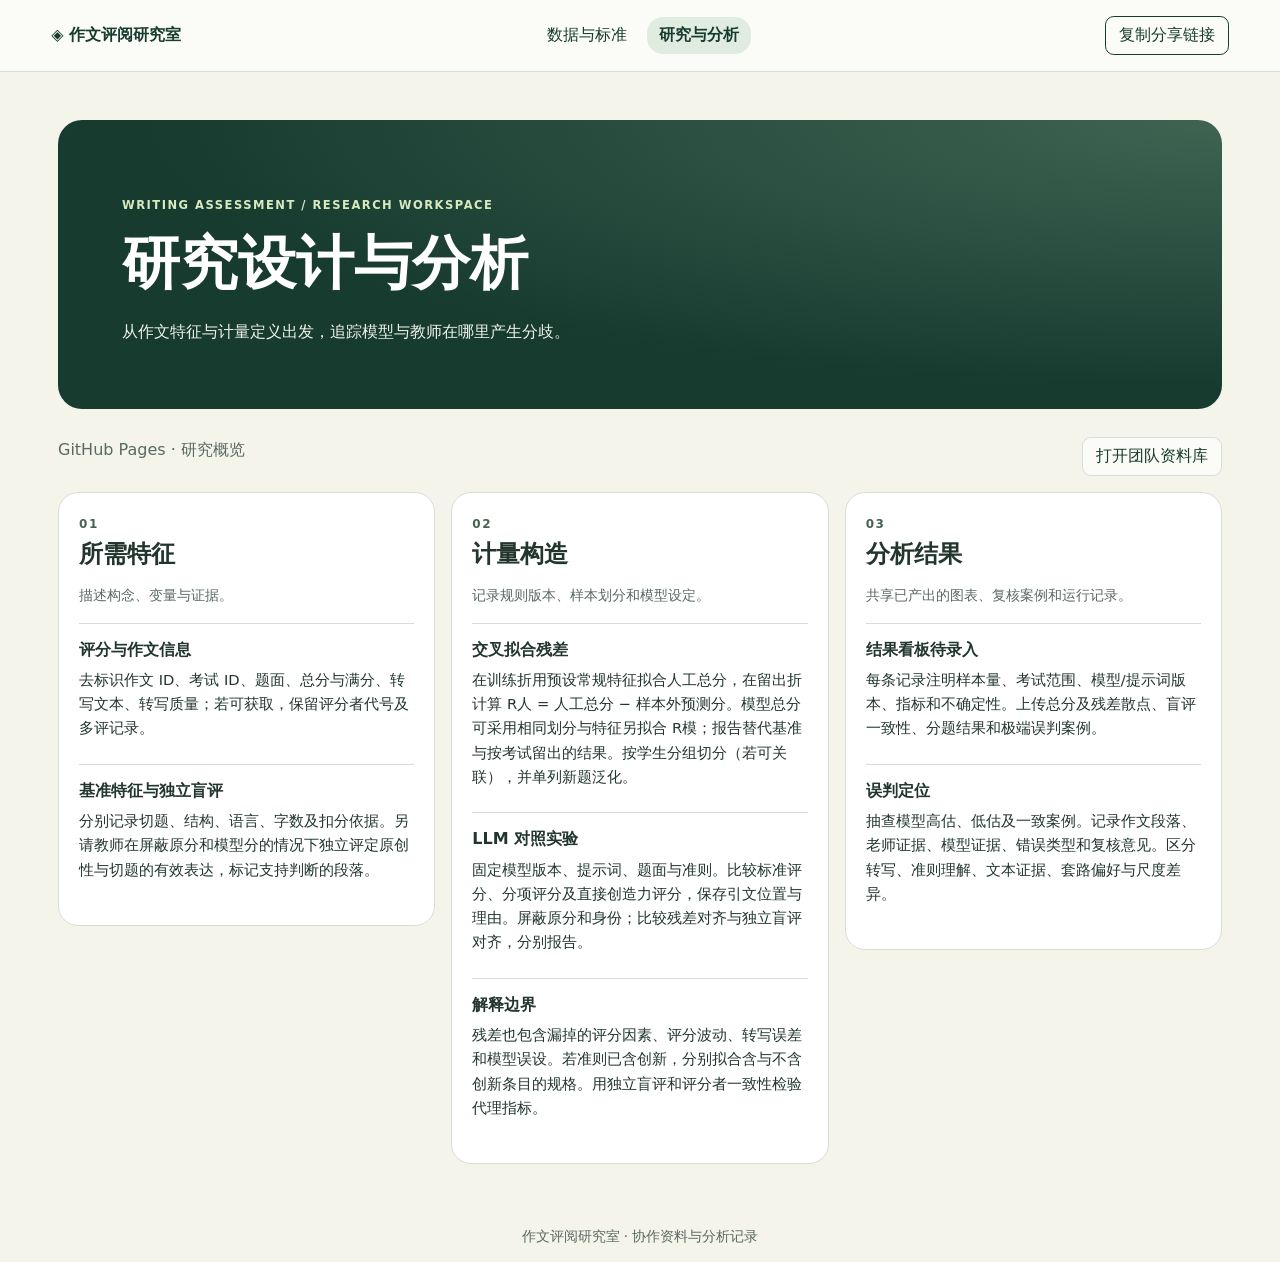
==== docs/analysis.html @ 1c7b163d "Build essay assessment research workspace" ====
<!doctype html>
<html lang="zh-CN">
<head>
<meta charset="utf-8">
<meta name="viewport" content="width=device-width,initial-scale=1">
<meta name="referrer" content="no-referrer">
<title>研究设计与分析 · 作文评阅研究室</title>
<link rel="stylesheet" href="./style.css">
<script type="module" src="./app.js"></script>
</head>
<body data-page="analysis">
<header><a class="brand" href="./">◈ 作文评阅研究室</a>
<nav aria-label="页面导航"><a href="./">数据与标准</a><a href="./analysis.html">研究与分析</a></nav>
<button id="share" class="outline">复制分享链接</button></header>
<main>
<div class="hero"><p class="eyebrow">WRITING ASSESSMENT / RESEARCH WORKSPACE</p>
<h1>研究设计与分析</h1><p id="intro"></p></div>
<div class="toolbar">
<span id="status" role="status">GitHub Pages · 研究概览</span>
<div class="actions" id="github-actions"></div>
</div>
<div id="sections"></div>
</main>
<footer>作文评阅研究室 · 协作资料与分析记录</footer>
</body></html>
---- docs/style.css ----
:root{font-family:"Microsoft YaHei",system-ui,sans-serif;color:#22362e;background:#f4f4eb;--ink:#183b30;--muted:#586a60;--line:#d6dfd5}
*{box-sizing:border-box}body{margin:0}header{display:flex;gap:1rem;align-items:center;justify-content:space-between;padding:1rem max(4vw,1rem);background:#fbfcf7;border-bottom:1px solid var(--line);flex-wrap:wrap}
a{color:var(--ink)}.brand{text-decoration:none;font-weight:800}nav{display:flex;gap:.5rem;flex-wrap:wrap}nav a{padding:.5rem .75rem;text-decoration:none;border-radius:1rem}nav [aria-current]{background:#e1ece0;font-weight:700}
main{max-width:1260px;margin:auto;padding:clamp(1rem,4vw,3rem)}.hero{background:var(--ink);color:#fff;padding:clamp(1.5rem,5vw,4rem);border-radius:1.5rem;background-image:radial-gradient(ellipse at top right,#3f6452,transparent 65%)}
.eyebrow{letter-spacing:.13em;font-size:.72rem;color:#d7e9bf;font-weight:700}h1{font-size:clamp(2rem,5vw,3.6rem);margin:.5rem 0}p{line-height:1.65}#intro{max-width:42rem;color:#edf3e9;margin-bottom:0}
.toolbar{padding:1rem 0;color:var(--muted);display:flex;gap:.75rem;align-items:center;justify-content:space-between;flex-wrap:wrap}
#sections{display:grid;gap:1rem;align-items:start;grid-template-columns:repeat(2,minmax(0,1fr))}body[data-page=analysis] #sections{grid-template-columns:repeat(3,minmax(0,1fr))}
section{background:#fff;border:1px solid var(--line);border-radius:1.25rem;padding:1.25rem;min-width:0}section h2{margin:.35rem 0}.tag{font-size:.75rem;font-weight:700;color:#456552;letter-spacing:.13em}.hint{color:var(--muted);font-size:.9rem}.card{padding:1rem 0;border-top:1px solid var(--line);overflow-wrap:anywhere}.card h3{margin:0;font-size:1rem}.card p{white-space:pre-wrap;margin:.45rem 0;font-size:.92rem}.actions{display:flex;gap:.5rem;flex-wrap:wrap;margin-top:.75rem}
button,input,textarea{font:inherit}button{cursor:pointer;background:var(--ink);color:white;border:1px solid var(--ink);padding:.5rem .8rem;border-radius:.55rem}button:disabled{opacity:.55;cursor:wait}.outline{background:transparent;color:var(--ink)}input,textarea{border:1px solid #9aad9e;border-radius:.4rem;padding:.5rem;max-width:100%}dialog{width:min(36rem,94vw);border:1px solid var(--line);border-radius:1rem;padding:1.5rem;color:inherit}dialog::backdrop{background:#11261f99}label{display:grid;gap:.3rem;margin:.7rem 0}footer{text-align:center;padding:1rem;color:var(--muted);font-size:.85rem}table{width:100%;border-collapse:collapse;font-size:.84rem}th,td{text-align:left;padding:.35rem;border-bottom:1px solid var(--line)}caption{text-align:left;font-weight:bold;margin-bottom:.4rem}
@media(max-width:900px){body[data-page=analysis] #sections{grid-template-columns:1fr}}@media(max-width:650px){#sections{grid-template-columns:1fr}}
.preview{display:block;width:100%;height:auto;margin-top:.85rem;border:1px solid var(--line);border-radius:.6rem}
.github-link{padding:.5rem .8rem;border:1px solid var(--line);border-radius:.55rem;text-decoration:none;background:#fbfcf7}
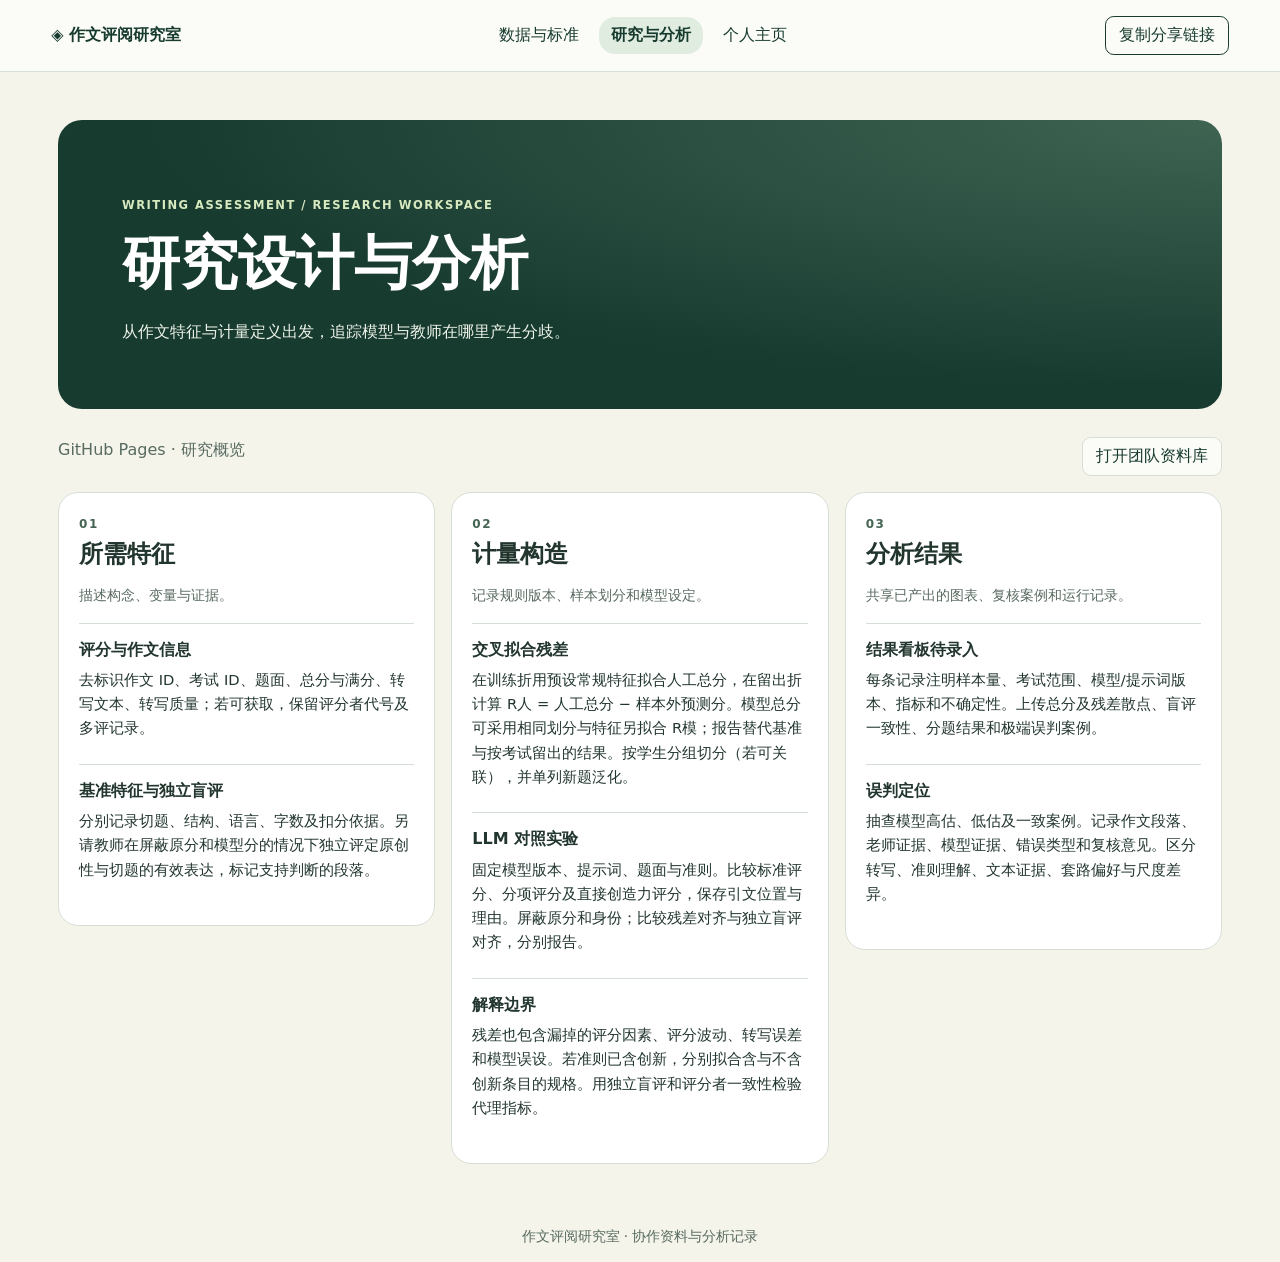
==== commit 325c9431: "Link research pages to the personal homepage" ====
--- a/docs/analysis.html
+++ b/docs/analysis.html
@@ -10,7 +10,7 @@
 </head>
 <body data-page="analysis">
 <header><a class="brand" href="./">◈ 作文评阅研究室</a>
-<nav aria-label="页面导航"><a href="./">数据与标准</a><a href="./analysis.html">研究与分析</a></nav>
+<nav aria-label="页面导航"><a href="./">数据与标准</a><a href="./analysis.html">研究与分析</a><a href="https://zgdddddd.github.io/">个人主页</a></nav>
 <button id="share" class="outline">复制分享链接</button></header>
 <main>
 <div class="hero"><p class="eyebrow">WRITING ASSESSMENT / RESEARCH WORKSPACE</p>
@@ -23,4 +23,3 @@
 </main>
 <footer>作文评阅研究室 · 协作资料与分析记录</footer>
 </body></html>
-
